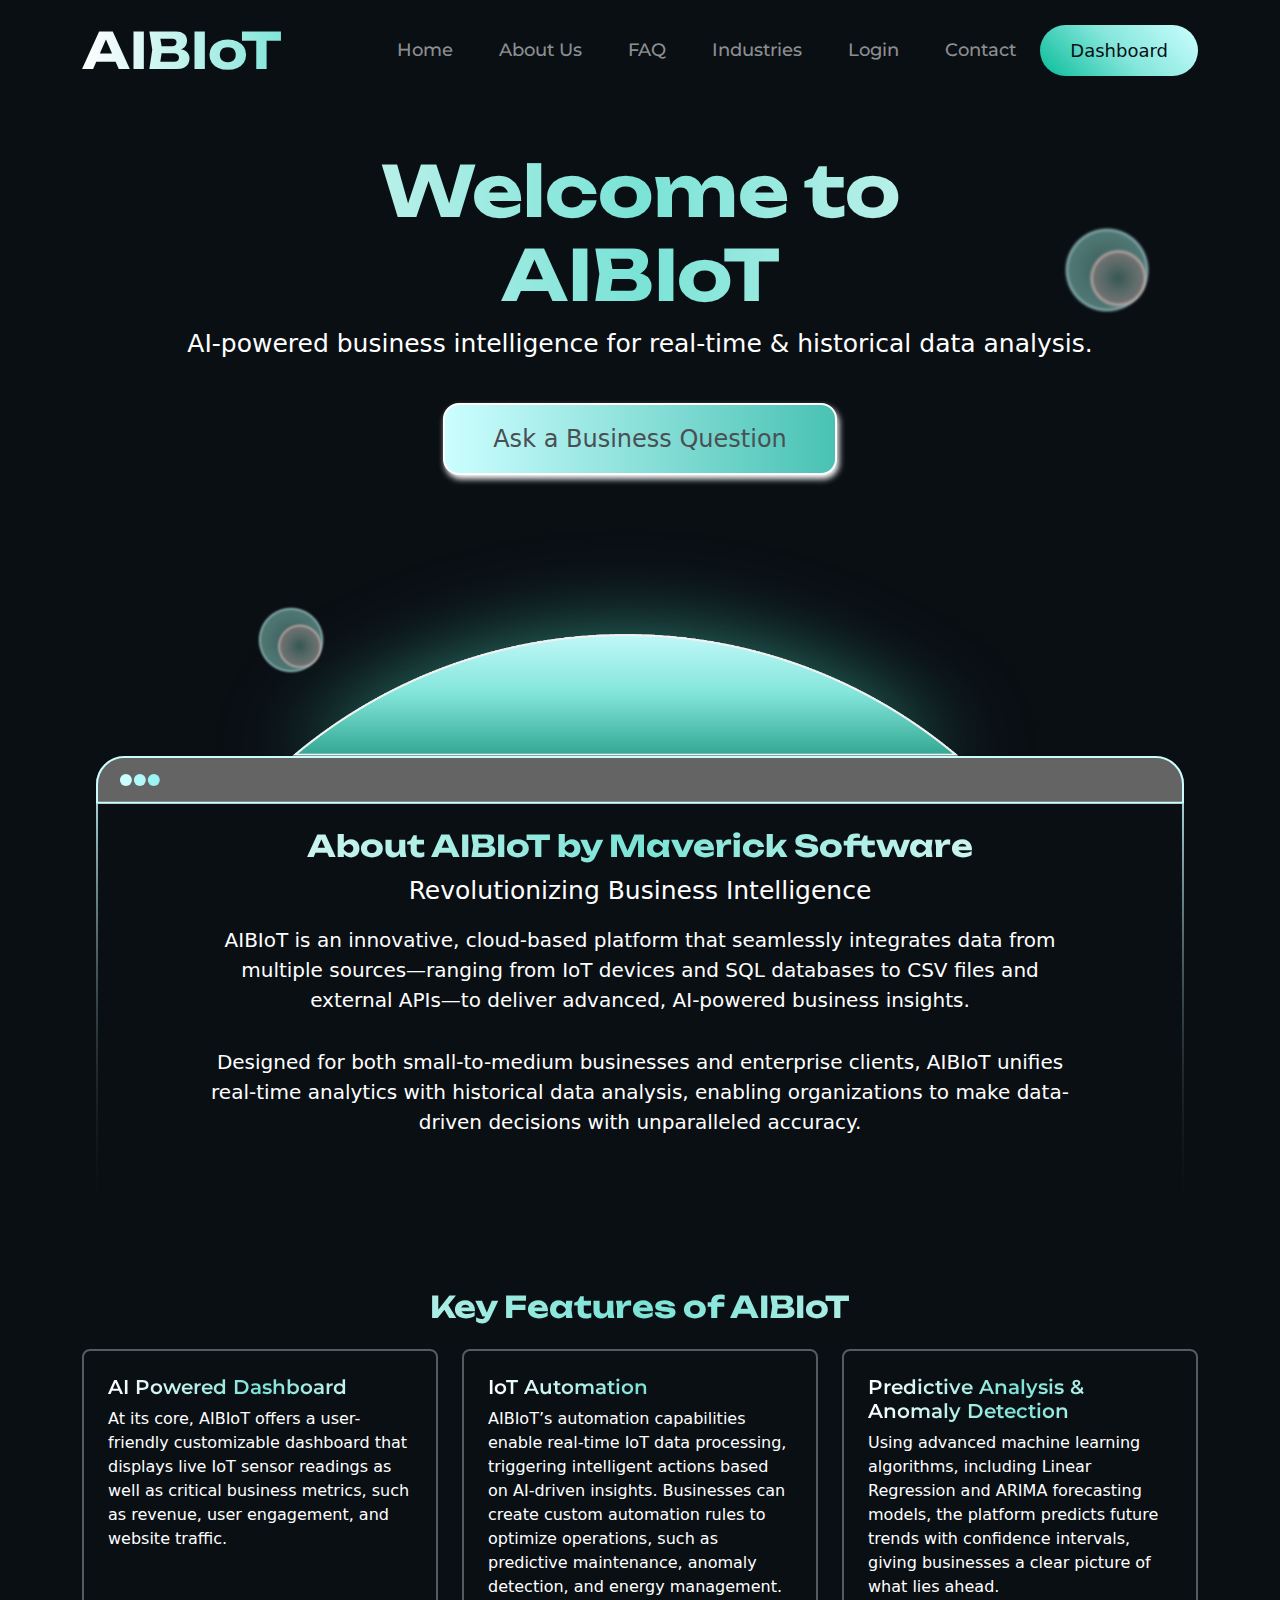
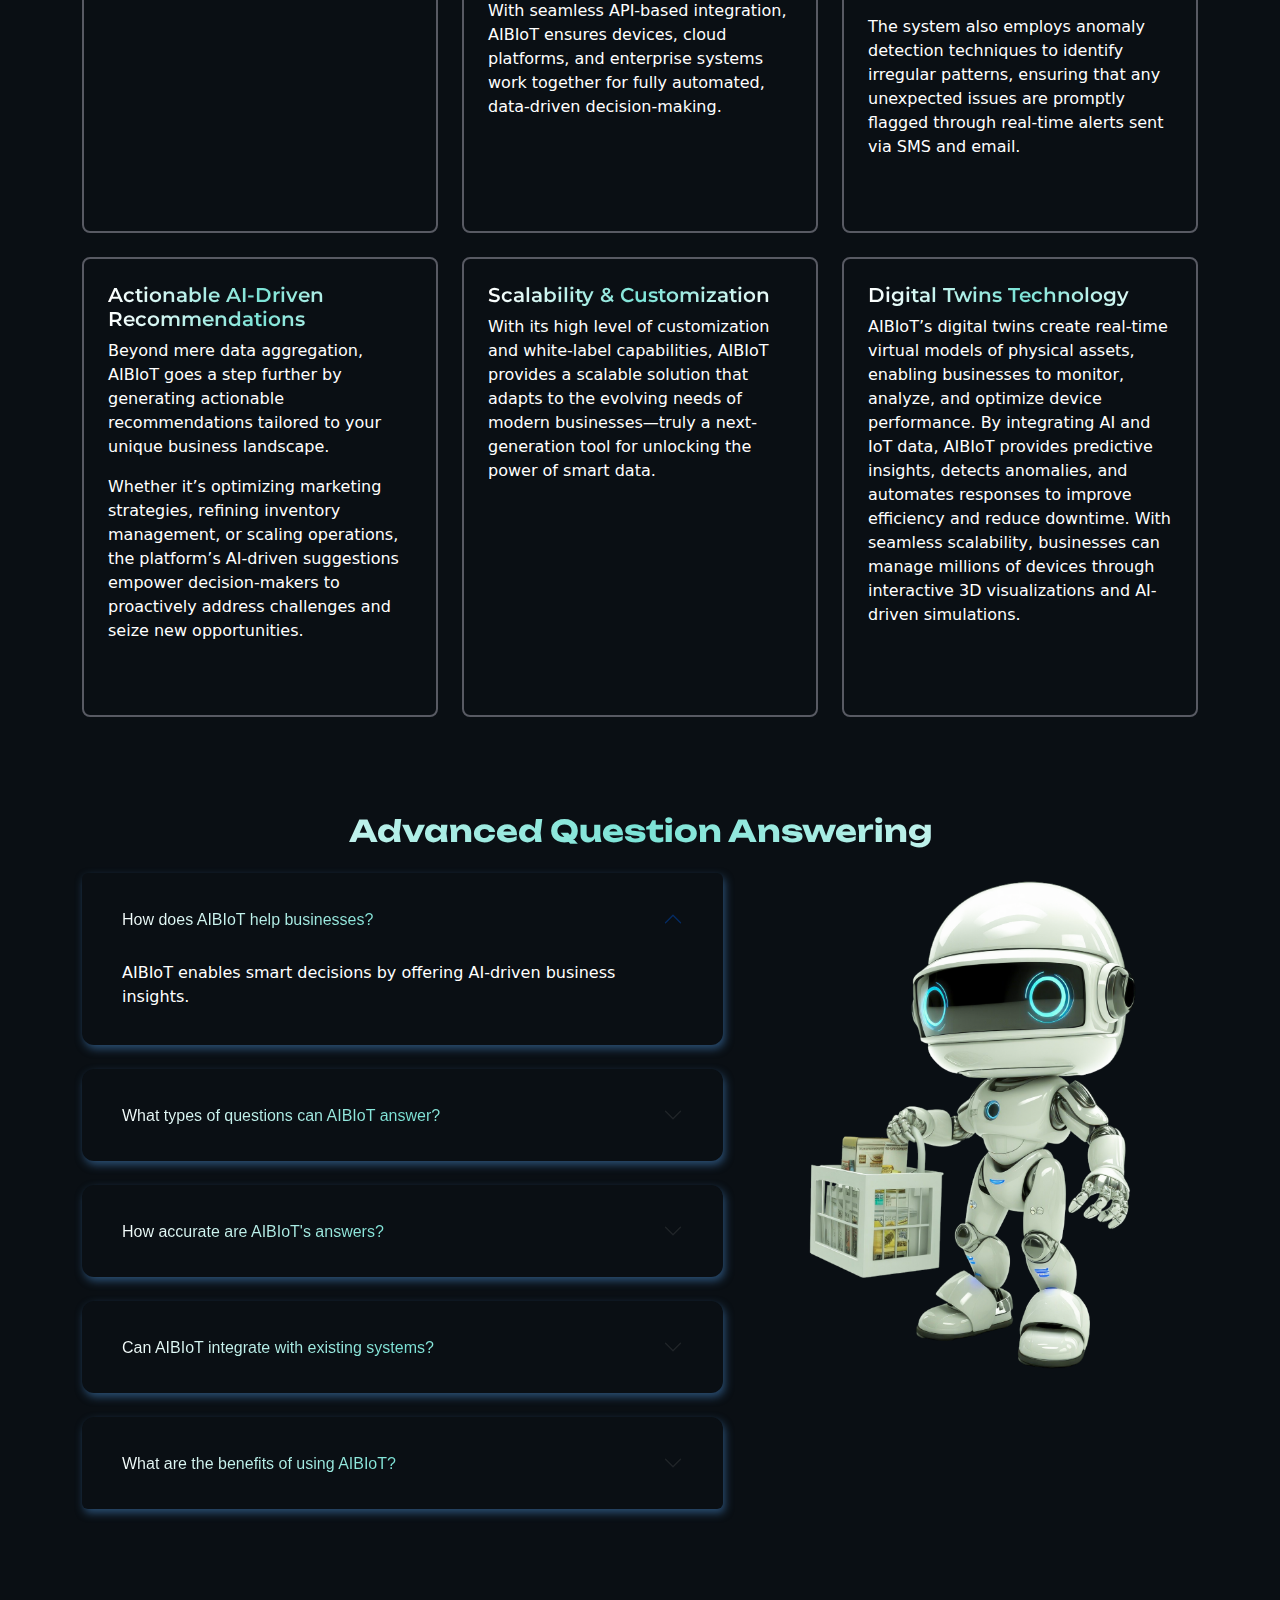
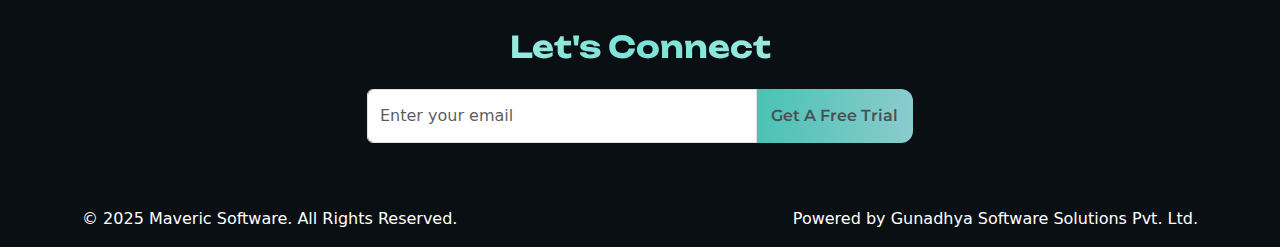
==== index.html @ 6c1c99d0 "content updated" ====
<!DOCTYPE html>
<html lang="en">
  <head>
    <meta charset="UTF-8" />
    <meta name="viewport" content="width=device-width, initial-scale=1.0" />
    <title>AIBIoT - AI-Powered Business Intelligence</title>
    <link rel="stylesheet" href="./css/home.css" />
    <link
      href="https://cdn.jsdelivr.net/npm/bootstrap@5.3.0/dist/css/bootstrap.min.css"
      rel="stylesheet"
    />
    <!-- <link
      href="https://fonts.googleapis.com/css2?family=Montserrat:ital,wght@0,100..900;1,100..900&display=swap"
      rel="stylesheet"
    /> -->
    <link
      href="https://fonts.googleapis.com/css2?family=Montserrat:ital,wght@0,100..900;1,100..900&family=Red+Hat+Text:ital,wght@0,300..700;1,300..700&family=Unbounded:wght@200..900&display=swap"
      rel="stylesheet"
    />
  </head>
  <body>
    <!-- nav -->
    <nav class="navbar navbar-expand-lg navbar-dark">
      <div class="container">
        <a class="navbar-brand logo" href="index.html">AIBIoT</a>
        <button
          class="navbar-toggler"
          type="button"
          data-bs-toggle="collapse"
          data-bs-target="#navbarNav"
        >
          <span class="navbar-toggler-icon"></span>
        </button>
        <div class="collapse navbar-collapse" id="navbarNav">
          <ul class="navbar-nav ms-auto">
            <li class="nav-item">
              <a class="nav-link" href="index.html">Home</a>
            </li>
            <li class="nav-item">
              <a class="nav-link" href="about.html">About Us</a>
            </li>

            
            <li class="nav-item">
              <a class="nav-link" href="#faq">FAQ</a>
            </li>
            <li class="nav-item">
              <a class="nav-link" href="industry.html">Industries</a>
            </li>
            <li class="nav-item">
              <a class="nav-link" href="login.html">Login</a>
            </li>
            <li class="nav-item">
              <a class="nav-link" href="#contact">Contact</a>
            </li>
          </ul>
          <a
            href="dashboard.html"
            class="gradient-button text-decoration-none ms-3"
            >Dashboard</a
          >
        </div>
      </div>
    </nav>

    <!-- nav end -->

    <!-- Hero Section -->
    <section class="hero text-center text-white pt-5">
      <div class="container">
        <h1 class="heroTitle">Welcome to <span>AIBIoT</span></h1>
        <p class="lead">
          AI-powered business intelligence for real-time & historical data
          analysis.
        </p>
        <a href="ask.html" class="cta btn btn-primary mt-4"
          >Ask a Business Question</a
        >
        <div class="heroImg mt-4">
          <img src="./images/hero.png" alt="hero image" class="img-fluid" />
        </div>
      </div>
      <div class="bubble1"></div>
      <div class="bubble2"></div>
    </section>

    <!-- About Section -->
    <section id="about" class="about text-white py-5">
      <div class="container text-center p-4">
        <h2 class="heroTitleSm">About AIBIoT by Maverick Software</h2>
        <p class="lead">Revolutionizing Business Intelligence</p>
        <p class="paraTextSm">
          AIBIoT is an innovative, cloud-based platform that seamlessly integrates data from multiple sources—ranging from IoT devices and SQL databases to CSV files and external APIs—to deliver advanced, AI-powered business insights.
        </p>
        <p class="paraTextSm">
          Designed for both small-to-medium businesses and enterprise clients, AIBIoT unifies real-time analytics with historical data analysis, enabling organizations to make data-driven decisions with unparalleled accuracy.
        </p>
      </div>
    </section>

    <!-- Features Section -->
    <section id="features" class="features py-5">
      <div class="container">
        <h2 class="text-center heroTitleSm mb-4">Key Features of AIBIoT</h2>
        <div class="row g-4">
          <div class="col-sm-12 col-md-6 col-lg-4">
            <div class="feature-card h-100 p-4">
              <h3 class="headerText">AI Powered Dashboard</h3>
              <p class="featureContent">
                At its core, AIBIoT offers a user-friendly customizable dashboard that displays live IoT sensor readings as well as critical business metrics, such as revenue, user engagement, and website traffic.
              </p>
            </div>
          </div>
          <div class="col-sm-12 col-md-6 col-lg-4">
            <div class="feature-card h-100 p-4">
              <h3 class="headerText">IoT Automation</h3>
              <p class="featureContent">
                AIBIoT’s automation capabilities enable real-time IoT data processing, triggering intelligent actions based on AI-driven insights. Businesses can create custom automation rules to optimize operations, such as predictive maintenance, anomaly detection, and energy management. With seamless API-based integration, AIBIoT ensures devices, cloud platforms, and enterprise systems work together for fully automated, data-driven decision-making.
              </p>
            </div>
          </div>
          <div class="col-sm-12 col-md-6 col-lg-4">
            <div class="feature-card h-100 p-4">
              <h3 class="headerText">
                Predictive Analysis & Anomaly Detection
              </h3>
              <p class="featureContent">
                Using advanced machine learning algorithms, including Linear Regression and ARIMA forecasting models, the platform predicts future trends with confidence intervals, giving businesses a clear picture of what lies ahead.
              </p>
              <p class="featureContent">
                The system also employs anomaly detection techniques to identify irregular patterns, ensuring that any unexpected issues are promptly flagged through real-time alerts sent via SMS and email.
              </p>
            </div>
          </div>
          <div class="col-sm-12 col-md-6 col-lg-4">
            <div class="feature-card h-100 p-4">
              <h3 class="headerText">Actionable AI-Driven Recommendations</h3>
              <p class="featureContent">
                Beyond mere data aggregation, AIBIoT goes a step further by generating actionable recommendations tailored to your unique business landscape.
              </p>
              <p class="featureContent">
                Whether it’s optimizing marketing strategies, refining inventory management, or scaling operations, the platform’s AI-driven suggestions empower decision-makers to proactively address challenges and seize new opportunities.
              </p>
            </div>
          </div>
          <div class="col-sm-12 col-md-6 col-lg-4">
            <div class="feature-card h-100 p-4">
              <h3 class="headerText">Scalability & Customization</h3>
              <p class="featureContent">
                With its high level of customization and white-label capabilities, AIBIoT provides a scalable solution that adapts to the evolving needs of modern businesses—truly a next-generation tool for unlocking the power of smart data.
              </p>
            </div>
          </div>
          <div class="col-sm-12 col-md-6 col-lg-4">
            <div class="feature-card h-100 p-4">
              <h3 class="headerText">Digital Twins Technology</h3>
              <p class="featureContent">
                AIBIoT’s digital twins create real-time virtual models of physical assets, enabling businesses to monitor, analyze, and optimize device performance. By integrating AI and IoT data, AIBIoT provides predictive insights, detects anomalies, and automates responses to improve efficiency and reduce downtime. With seamless scalability, businesses can manage millions of devices through interactive 3D visualizations and AI-driven simulations.
              </p>
            </div>
          </div>
        </div>
      </div>
    </section>

    <!-- FAQ Section -->
    <section id="faq" class="faq text-white py-5">
      <div class="container">
        <h2 class="text-center mb-4 heroTitleSm">
          Advanced Question Answering
        </h2>
        <div class="row">
          <div class="col-md-7">
            <div class="accordion" id="faqAccordion">
              <div class="accordion-item mb-4">
                <h2 class="accordion-header" id="heading1">
                  <button class="accordion-button" type="button" data-bs-toggle="collapse" data-bs-target="#collapse1" aria-expanded="true" aria-controls="collapse1">
                    How does AIBIoT help businesses?
                  </button>
                </h2>
                <div id="collapse1" class="accordion-collapse collapse show" aria-labelledby="heading1" data-bs-parent="#faqAccordion">
                  <div class="accordion-body">
                    AIBIoT enables smart decisions by offering AI-driven business insights.
                  </div>
                </div>
              </div>
        
              <div class="accordion-item mb-4">
                <h2 class="accordion-header" id="heading2">
                  <button class="accordion-button collapsed" type="button" data-bs-toggle="collapse" data-bs-target="#collapse2" aria-expanded="false" aria-controls="collapse2">
                    What types of questions can AIBIoT answer?
                  </button>
                </h2>
                <div id="collapse2" class="accordion-collapse collapse" aria-labelledby="heading2" data-bs-parent="#faqAccordion">
                  <div class="accordion-body">
                    It can address a range of business inquiries from operational to strategic.
                  </div>
                </div>
              </div>
        
              <div class="accordion-item mb-4">
                <h2 class="accordion-header" id="heading3">
                  <button class="accordion-button collapsed" type="button" data-bs-toggle="collapse" data-bs-target="#collapse3" aria-expanded="false" aria-controls="collapse3">
                    How accurate are AIBIoT's answers?
                  </button>
                </h2>
                <div id="collapse3" class="accordion-collapse collapse" aria-labelledby="heading3" data-bs-parent="#faqAccordion">
                  <div class="accordion-body">
                    AIBIoT leverages cutting-edge AI for highly accurate and reliable responses.
                  </div>
                </div>
              </div>
        
              <div class="accordion-item mb-4">
                <h2 class="accordion-header" id="heading4">
                  <button class="accordion-button collapsed" type="button" data-bs-toggle="collapse" data-bs-target="#collapse4" aria-expanded="false" aria-controls="collapse4">
                    Can AIBIoT integrate with existing systems?
                  </button>
                </h2>
                <div id="collapse4" class="accordion-collapse collapse" aria-labelledby="heading4" data-bs-parent="#faqAccordion">
                  <div class="accordion-body">
                    Yes, it seamlessly integrates with existing databases and IoT platforms.
                  </div>
                </div>
              </div>
        
              <div class="accordion-item mb-4">
                <h2 class="accordion-header" id="heading5">
                  <button class="accordion-button collapsed" type="button" data-bs-toggle="collapse" data-bs-target="#collapse5" aria-expanded="false" aria-controls="collapse5">
                    What are the benefits of using AIBIoT?
                  </button>
                </h2>
                <div id="collapse5" class="accordion-collapse collapse" aria-labelledby="heading5" data-bs-parent="#faqAccordion">
                  <div class="accordion-body">
                    It improves efficiency, predicts issues, and provides actionable insights.
                  </div>
                </div>
              </div>
        
            </div>
          </div>
          
            <div class="col-md-5 text-center mt-4 mt-md-0">
              <img src="./images/robot.png" alt="robot" class="img-fluid w-75" />
            </div>
        </div>
        
        </div>
      </div>
    </section>

    <!-- Contact Section -->
    <section id="contact" class="contact py-5">
      <div class="container text-center">
        <h2 class="heroTitleSm">Let's Connect</h2>
        <div class="row justify-content-center mt-4">
          <div class="col-md-6">
            <div class="input-group">
              <input
                type="email"
                class="form-control"
                placeholder="Enter your email"
              />
              <button class="ctaSm">Get A Free Trial</button>
            </div>
          </div>
        </div>
      </div>
    </section>

    <footer class="text-white py-3">
      <div class="container">
          <div class="row align-items-center">
              <div class="col-md-6 text-center text-md-start">
                  <p class="mb-0">&copy; 2025 Maveric Software. All Rights Reserved.</p>
              </div>
              <div class="col-md-6 text-center text-md-end">
                  <span>Powered by </span>
                  <a
                      href="https://www.gunadhyasoft.com"
                      target="_blank"
                      rel="noopener noreferrer"
                      class="text-decoration-none text-white"
                  >
                      Gunadhya Software Solutions Pvt. Ltd.
                  </a>
              </div>
          </div>
      </div>
  </footer>

    <script src="https://cdn.jsdelivr.net/npm/bootstrap@5.3.0/dist/js/bootstrap.bundle.min.js"></script>

    <script>
      var text=document.getElementsByClassName('paraTextSm')
      
    </script>
  </body>
</html>
---- css/home.css ----
@font-face {
  font-family: "Unbounded";
  src: url("font/Unbounded/Unbounded-Bold.ttf") format("truetype"),
    url("font/Unbounded/Unbounded-Medium.ttf") format("truetype"),
    url("font/Unbounded/Unbounded-Regular.ttf") format("truetype");
  font-weight: normal;
  font-style: normal;
}
body {
  background-color: #0a0f14 !important;
  font-family: "Montserrat";
}

/* nav */
.logo {
  opacity: 1;
  background-clip: text !important;
  -webkit-background-clip: text !important;
  color: transparent !important;
  background-image: linear-gradient(to right, #ffffff, #82e5d9) !important;

  font-size: 50px !important;
  font-weight: bold !important;
  font-family: "Unbounded";
}
.navbar-nav {
  column-gap: 30px !important;
}
.nav-link {
  font-size: 18px !important;
  font-family: "Montserrat";
  font-weight: 500 !important;
}

@media only screen and (max-width: 600px) {
  .logo {
    font-size: 35px !important;
  }
}

.heroTitle,
.heroTitleSm {
  font-size: 70px;
  font-weight: bold;
  background-clip: text;
  -webkit-background-clip: text;
  color: transparent;
  background-image: linear-gradient(to right, #ffffff, #7ae3d6, #ffffff);
  display: flex;
  flex-direction: column;
  align-items: center;
  text-align: center;
  font-family: "Unbounded";
  /* margin-left: 400px; */
}
.heroTitleSm {
  font-size: 30px;
}
.paraText {
  font-size: 35px !important;
  /* font-family: "Montserrat"; */
  width: 70%;
  text-align: center;
  margin: 0 auto;
  font-weight: 400 !important;
}

.cta {
  background-image: linear-gradient(to right, #ccfeff, #49c2b4);
  padding: 16px 48px !important;
  border: 2px solid #fff !important;
  cursor: pointer !important;
  font-size: 24px !important;
  border-radius: 16px !important;
  color: #4b4f53 !important;
  box-shadow: 2px 4px 6px #ffffff;
  margin: 20px 0px;
}
.ctaSm {
  background-image: linear-gradient(to left, #8acccd, #49c2b4);
  border: none !important;
  color: #4b4f53;
  font-weight: 600 !important;
  font-family: "Montserrat";
  padding: 15px !important;
  border-radius: 12px;
}
.form-control:focus {
  box-shadow: none !important;
}
.bubble1 {
  background-image: url(../images/bubble1.png);
  width: 90px;
  height: 90px;
  /* filter: blur(2px); */
  background-size: contain;
  position: absolute;
  right: 10%;
  top: 25%;
  animation: pulse 2s infinite ease-in-out;
}
@keyframes pulse {
  0% {
    transform: rotate(90deg);
    opacity: 0.8;
  }
  50% {
    transform: rotate(360deg);
    opacity: 1;
  }
  100% {
    transform: rotate(90deg);
    opacity: 0.8;
  }
}
.bubble2 {
  background-image: url(../images/bubble1.png);
  width: 70px;
  height: 70px;
  /* filter: blur(2px); */
  background-size: contain;
  position: absolute;
  left: 20%;
  bottom: 25%;
  z-index: -1;
  animation: pulse 2s infinite ease-in-out;
}
.heroImg img {
  width: 80%;
  /* animation: pulse 2s infinite ease-in-out; */
}
/* about */
.about {
  background-image: url(../images/about.svg);
  background-repeat: no-repeat;
  width: 100%;
  height: 100%;
  /* background-size: cover; */
  background-position-x: center;
  background-size: 85%;
}
.lead {
  /* font-family: "Montserrat"; */
  font-size: 25px !important;
  text-align: center;
}
.paraTextSm {
  font-size: 20px !important;
  width: 80%;
  text-align: center;
  margin: 0 auto;
  margin-bottom: 2rem;
  font-weight: 400;
}

.headerText {
  font-family: "Montserrat";
  background-image: linear-gradient(to right, #ffffff, #7ae3d6, #ffffff);
  background-clip: text;
  -webkit-background-clip: text;
  color: transparent;
  font-size: 20px !important;
  font-weight: 600;
}
.featureContent {
  color: #fff;
  /* font-family: "Montserrat"; */
  /* letter-spacing: 1px; */
}
.feature-card {
  border: 2px solid #585a63;
  border-radius: 8px;
  height: 200px;
  margin-bottom: 2rem;
}
.gradient-button {
  padding: 12px 30px !important;
  font-size: 18px;
  color: #0a0f14 !important;
  border: none !important;
  border-radius: 60px !important;
  cursor: pointer;
  background: linear-gradient(45deg, #08bc99, #84e6db, #ccfeff);
  transition: all 0.6s ease;
}

/* .gradient-button:hover {
    transform: scale(1.1);
  } */

/* faq */

.accordion-item {
  padding: 20px;
  background-color: #0a0f14 !important;
  border-radius: 12px;
  box-shadow: 2px 4px 8px #2a4e72;
  color: #fff !important;
  /* font-family: "Unbounded", sans-serif; */
  margin: 0;
  font-weight: 400;
  margin-bottom: 2rem;
  border: 0 !important;
}
.accordion-button {
  font-family: "Unbounded", sans-serif !important;
}
.accordion-item button {
  background-color: #0a0f14 !important;
  background-image: linear-gradient(to right, #ffffff, #7ae3d6, #ffffff);
  background-clip: text;
  -webkit-background-clip: text;
  color: transparent;
  border-radius: 20px;
}
.accordion-item .accordion-body {
  /* font-family: "Montserrat" !important; */
  font-weight: 400;
}

.accordion-button:focus {
  box-shadow: unset !important;
  background-image: linear-gradient(to right, #ffffff, #7ae3d6, #ffffff);
  background-clip: text;
  -webkit-background-clip: text;
  color: transparent;
}
.accordion-button:not(.collapsed) {
  background-image: linear-gradient(to right, #ffffff, #7ae3d6, #ffffff);
  background-clip: text;
  -webkit-background-clip: text;
  color: transparent !important;
  box-shadow: none !important;
}
.gradient-button {
  padding: 12px 30px !important;
  font-size: 18px;
  color: #0a0f14 !important;
  border: none !important;
  border-radius: 60px !important;
  cursor: pointer;
  background: linear-gradient(45deg, #08bc99, #84e6db, #ccfeff);
  transition: all 0.6s ease;
}
/* input */
.inputfield {
  background-color: transparent !important;
  color: #fff !important ;
  padding: 10px 10px !important;
  font-size: 18px !important;
  font-family: "Montserrat", sans-serif !important;
}
.inputfield:focus {
  background-color: transparent;
  border-color: aqua !important;
}
.inputfield::placeholder {
  color: #cdcdcd !important;
}
@media only screen and (max-width: 600px) {
  .heroTitle {
    font-size: 30px;
  }
  .heroTitleSm {
    font-size: 25px;
  }
  .paraText {
    font-size: 22px !important;
  }
  .bubble1,
  .bubble2 {
    display: none;
  }
  .cta {
    padding: 10px 20px !important;
    border: 2px solid #fff !important;
    cursor: pointer !important;
    font-size: 15px !important;
    border-radius: 16px !important;
    color: #4b4f53 !important;
    box-shadow: 2px 2px 5px #ffffff;
  }
}
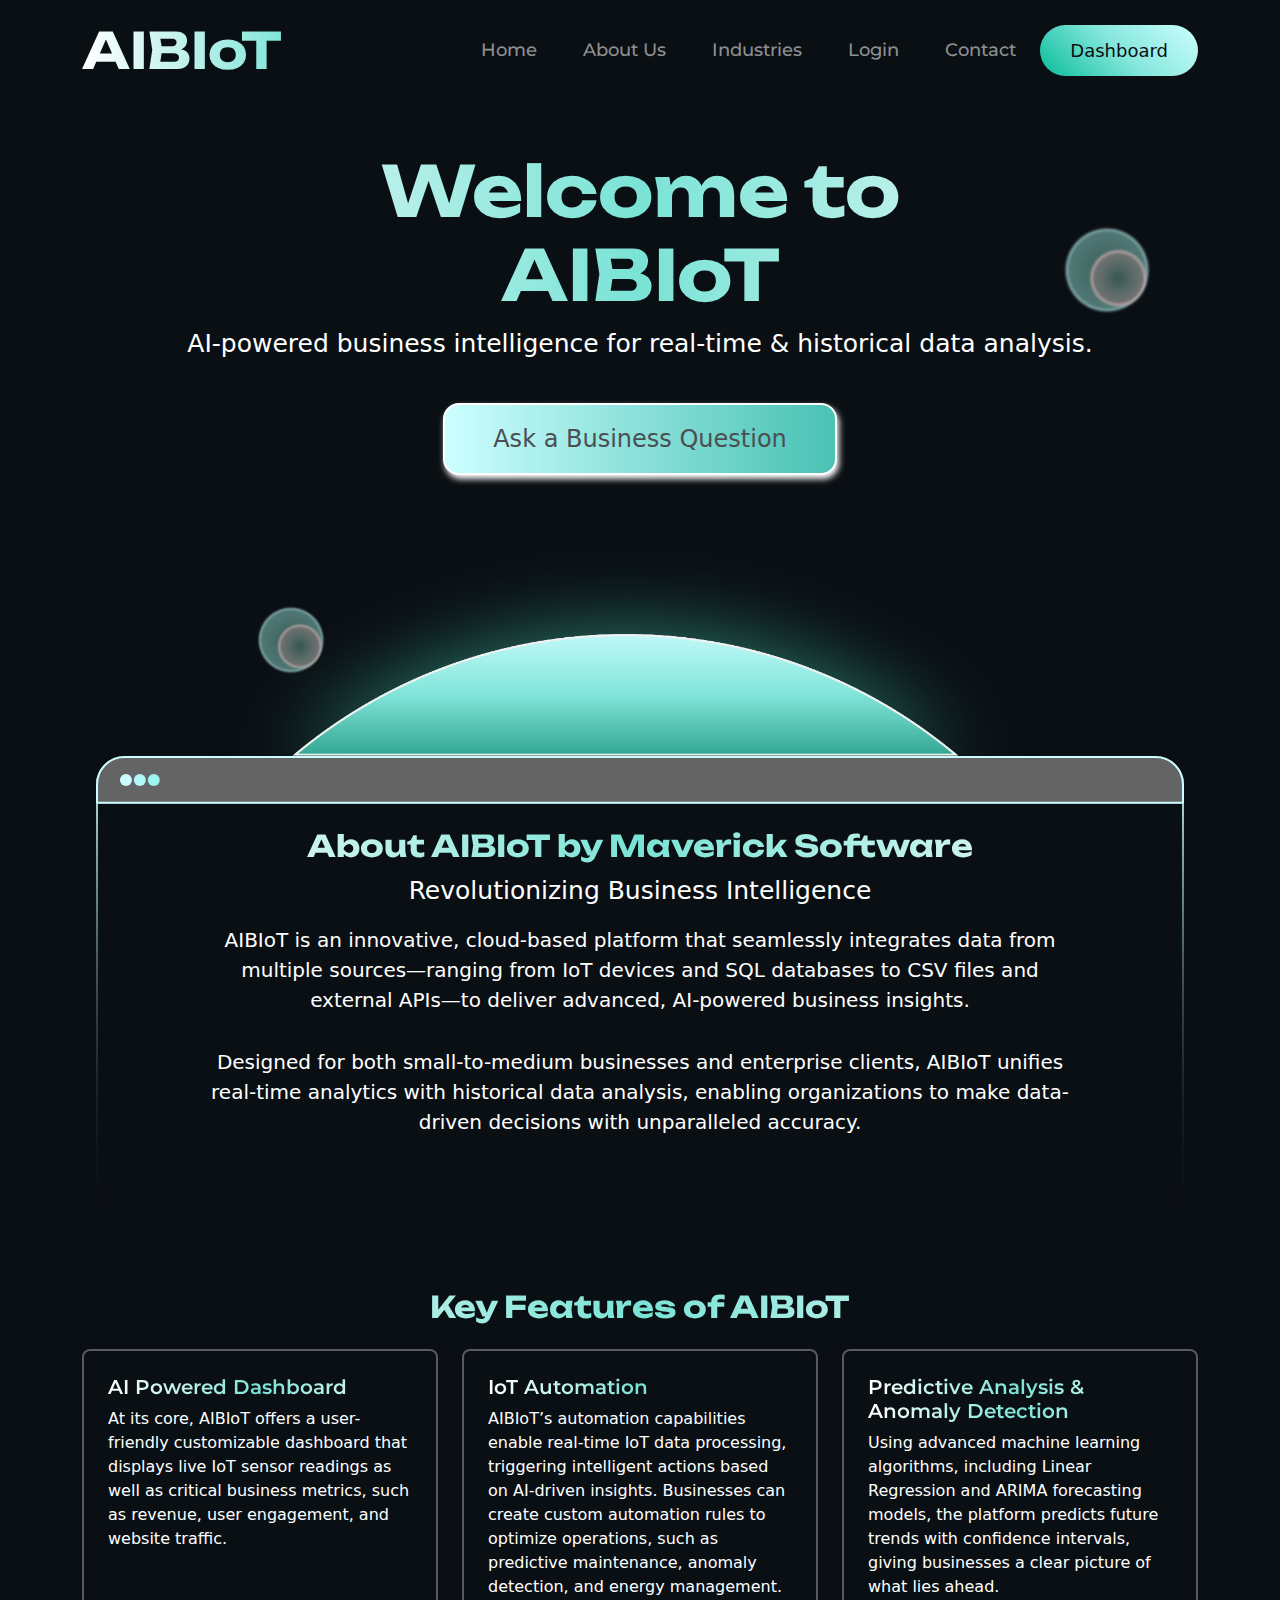
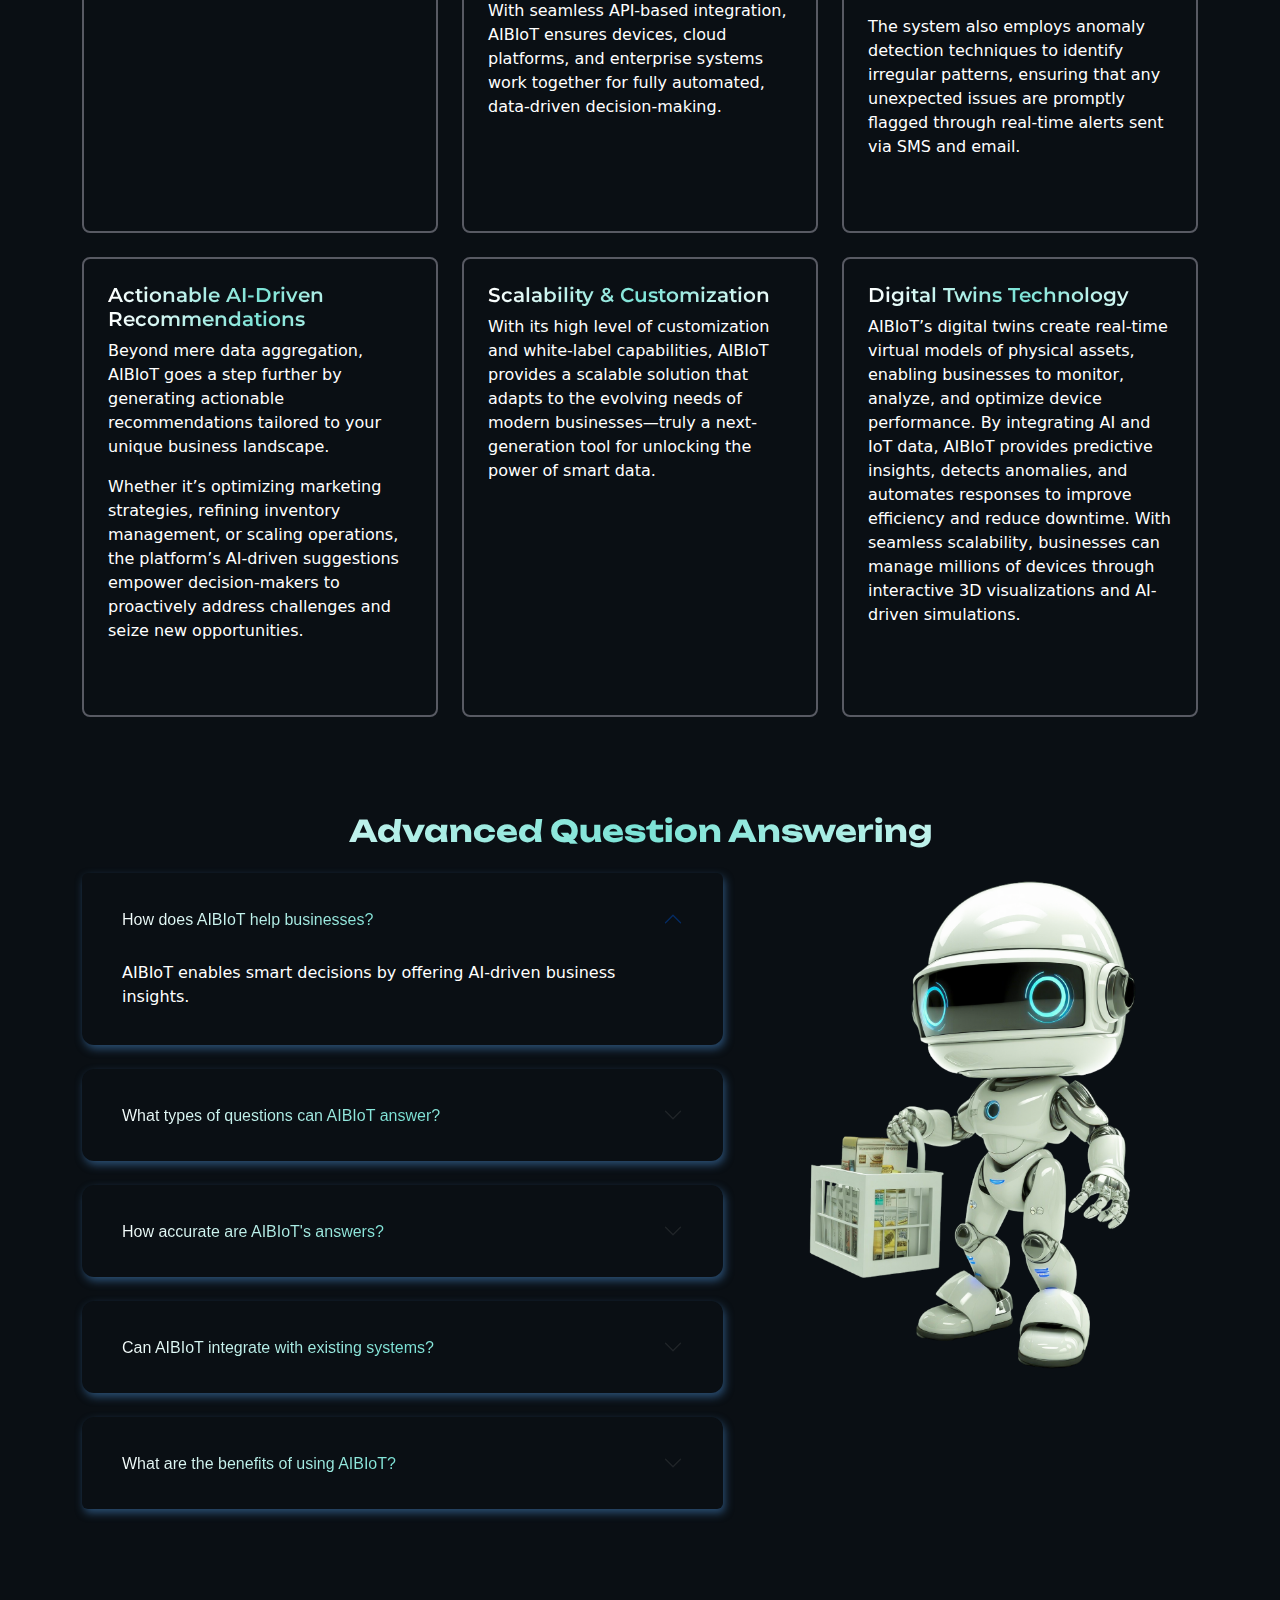
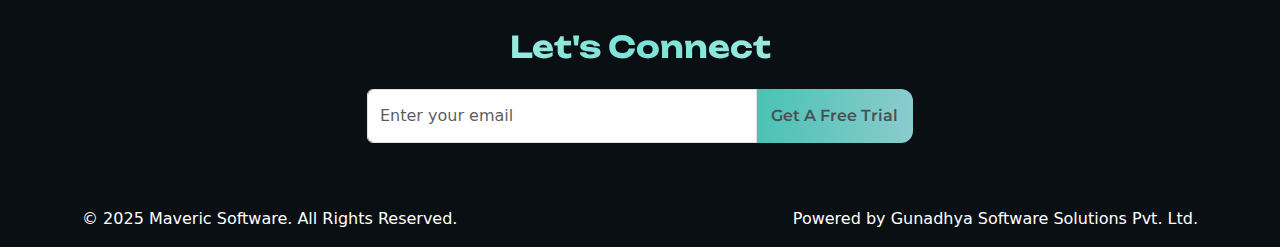
==== commit 5220b847: "nav updated" ====
--- a/index.html
+++ b/index.html
@@ -41,9 +41,7 @@
             </li>
 
             
-            <li class="nav-item">
-              <a class="nav-link" href="#faq">FAQ</a>
-            </li>
+           
             <li class="nav-item">
               <a class="nav-link" href="industry.html">Industries</a>
             </li>
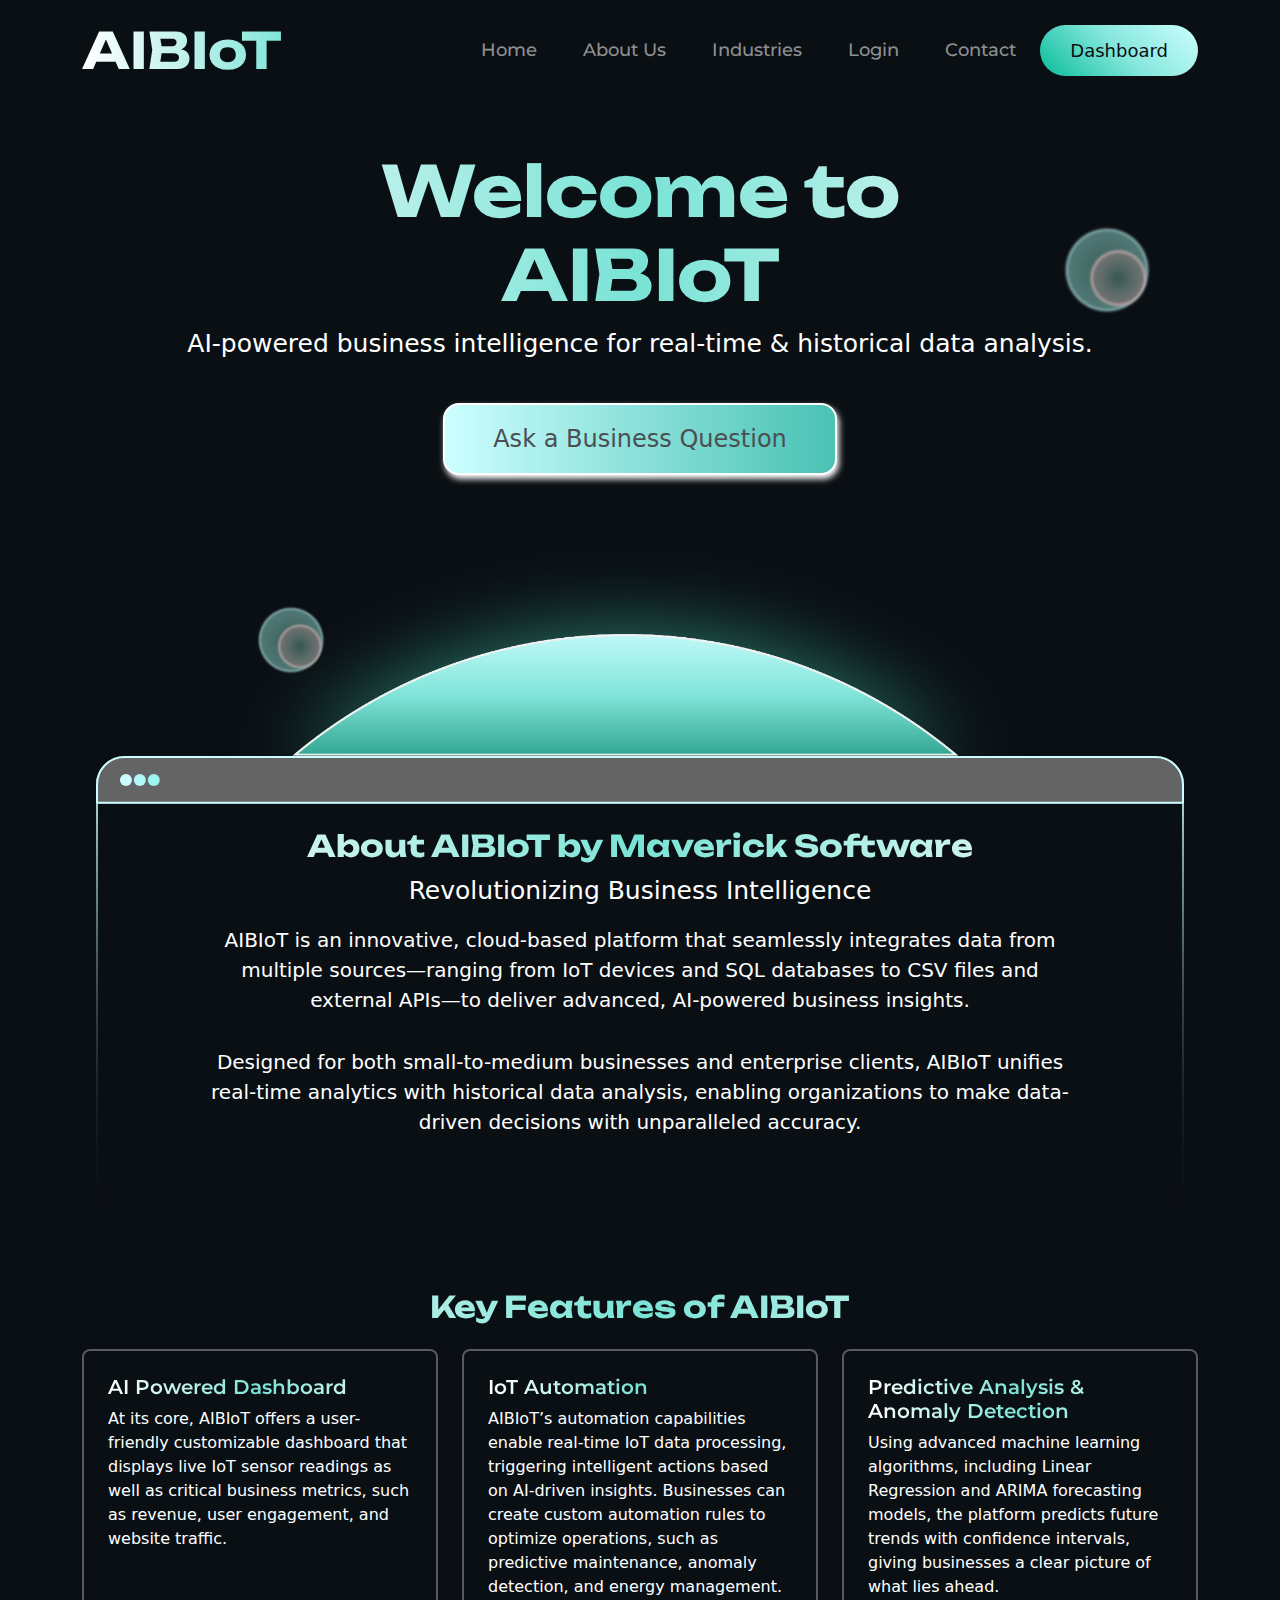
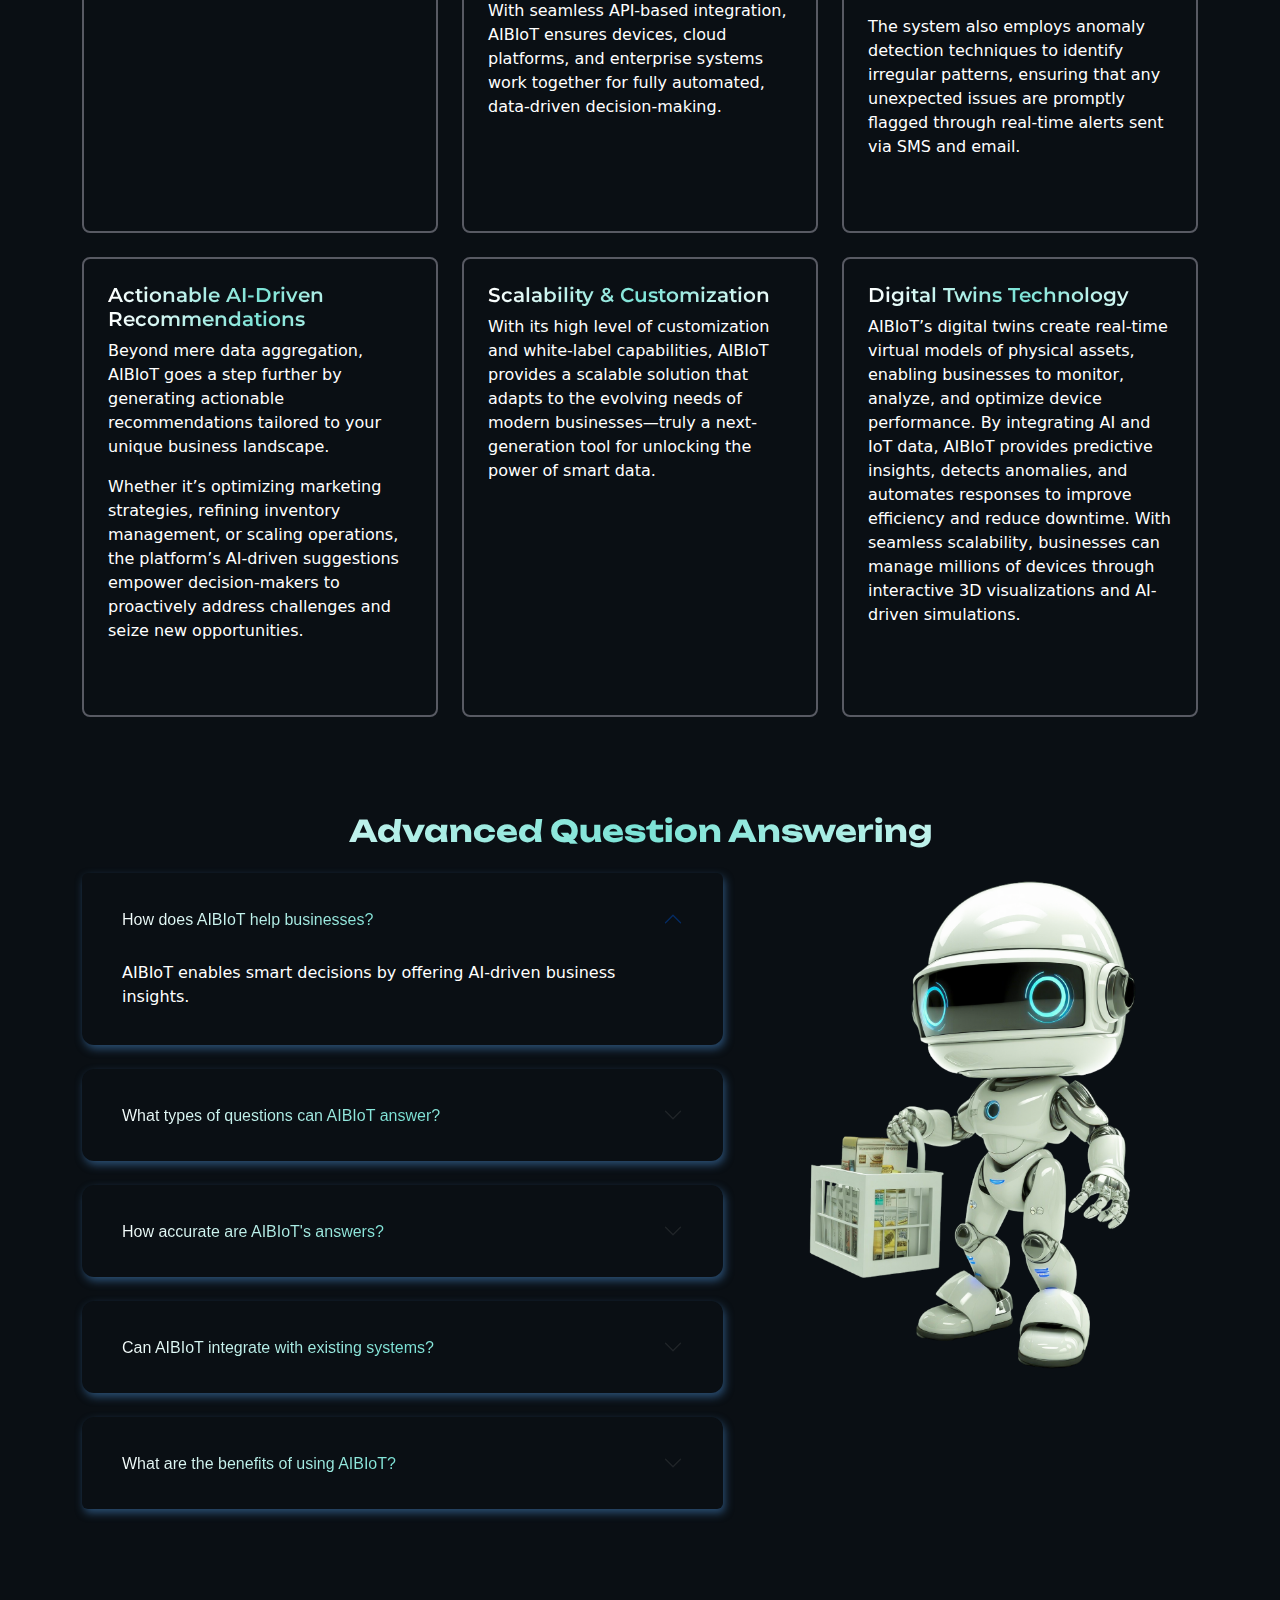
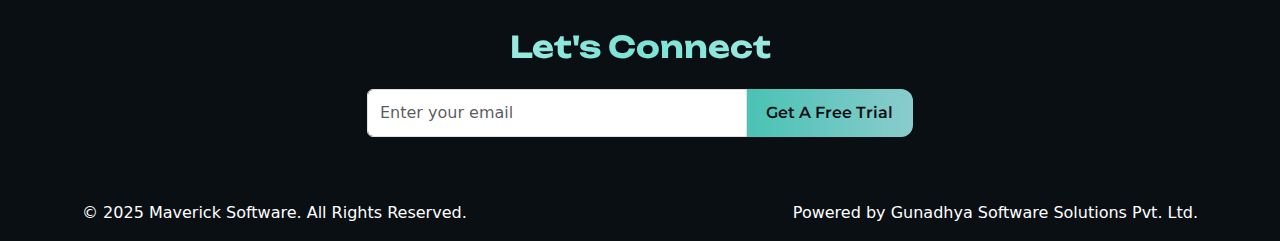
==== commit 8a4bb82f: "Update index.html" ====
--- a/index.html
+++ b/index.html
@@ -32,7 +32,7 @@
           <span class="navbar-toggler-icon"></span>
         </button>
         <div class="collapse navbar-collapse" id="navbarNav">
-          <ul class="navbar-nav ms-auto">
+          <ul class="navbar-nav ms-auto mbSm-4">
             <li class="nav-item">
               <a class="nav-link" href="index.html">Home</a>
             </li>
@@ -270,7 +270,7 @@
       <div class="container">
           <div class="row align-items-center">
               <div class="col-md-6 text-center text-md-start">
-                  <p class="mb-0">&copy; 2025 Maveric Software. All Rights Reserved.</p>
+                  <p class="mb-0">&copy; 2025 Maverick Software. All Rights Reserved.</p>
               </div>
               <div class="col-md-6 text-center text-md-end">
                   <span>Powered by </span>
@@ -288,10 +288,5 @@
   </footer>
 
     <script src="https://cdn.jsdelivr.net/npm/bootstrap@5.3.0/dist/js/bootstrap.bundle.min.js"></script>
-
-    <script>
-      var text=document.getElementsByClassName('paraTextSm')
-      
-    </script>
   </body>
 </html>
--- a/css/home.css
+++ b/css/home.css
@@ -232,16 +232,7 @@
   color: transparent !important;
   box-shadow: none !important;
 }
-.gradient-button {
-  padding: 12px 30px !important;
-  font-size: 18px;
-  color: #0a0f14 !important;
-  border: none !important;
-  border-radius: 60px !important;
-  cursor: pointer;
-  background: linear-gradient(45deg, #08bc99, #84e6db, #ccfeff);
-  transition: all 0.6s ease;
-}
+
 /* input */
 .inputfield {
   background-color: transparent !important;
@@ -271,6 +262,7 @@
   .bubble2 {
     display: none;
   }
+
   .cta {
     padding: 10px 20px !important;
     border: 2px solid #fff !important;
@@ -280,4 +272,52 @@
     color: #4b4f53 !important;
     box-shadow: 2px 2px 5px #ffffff;
   }
-}
+  .paraTextSm {
+    width: 100%;
+  }
+  .mbSm-4 {
+    margin-bottom: 1.5rem !important;
+  }
+}
+@media (min-width: 768px) { /* Only apply to desktop screens */
+    .anomaly-title {
+        text-align: center;
+        display: block;
+    }
+}
+.text-muted {
+    color: #b0b0b0 !important; /* Ensures muted text is visible */
+}
+
+.text-white {
+    color: white !important; /* Forces text to be fully visible */
+}
+
+.ctaSm {
+    background-image: linear-gradient(to left, #8acccd, #49c2b4);
+    border: none !important;
+    color: #0a0f14; /* Dark text for contrast */
+    font-weight: 600 !important;
+    font-family: "Montserrat";
+    padding: 12px 20px !important;
+    border-radius: 12px;
+    cursor: pointer;
+    transition: all 0.3s ease-in-out;
+}
+
+.ctaSm:hover {
+    transform: scale(1.05);
+}
+
+.img-fluid {
+    max-width: 100%;
+    height: auto;
+    display: block;
+    margin: 0 auto;
+}
+
+@media (max-width: 768px) { 
+    .text-center .col-md-6 {
+        text-align: center;
+    }
+}
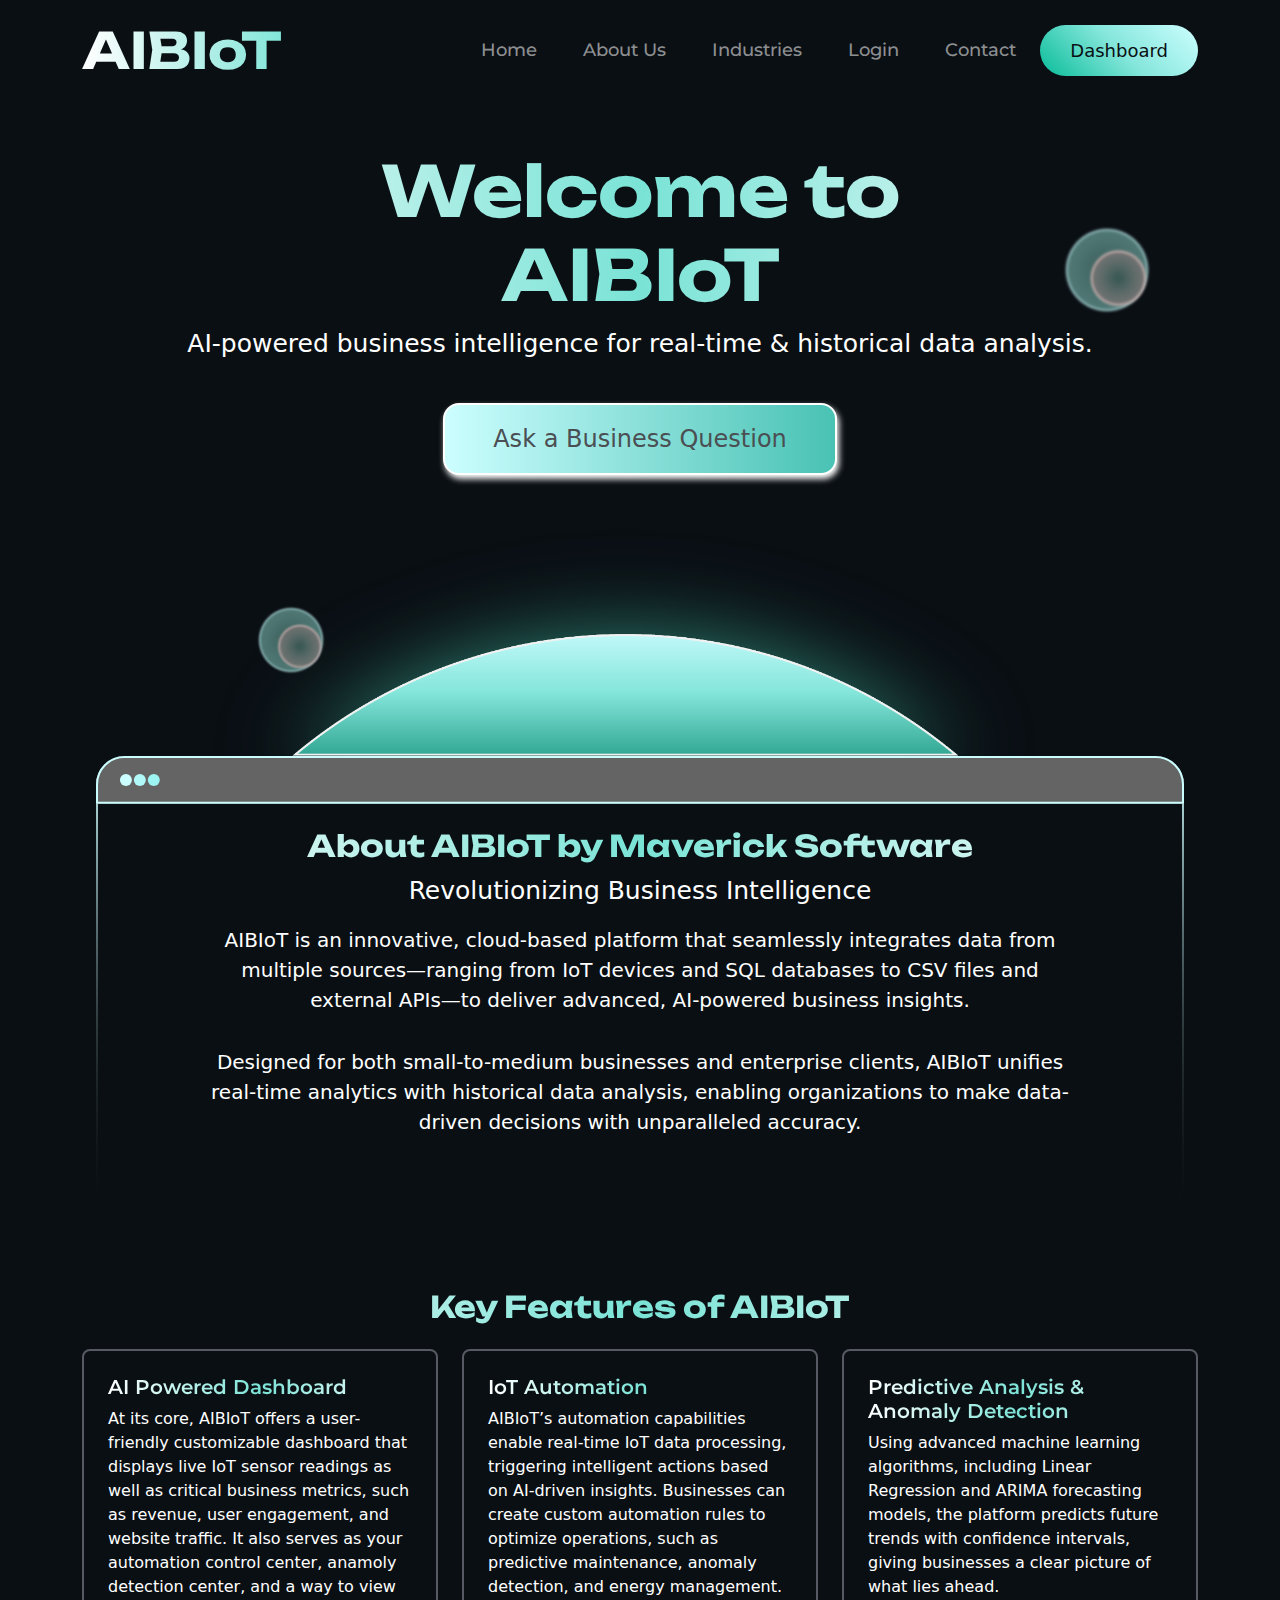
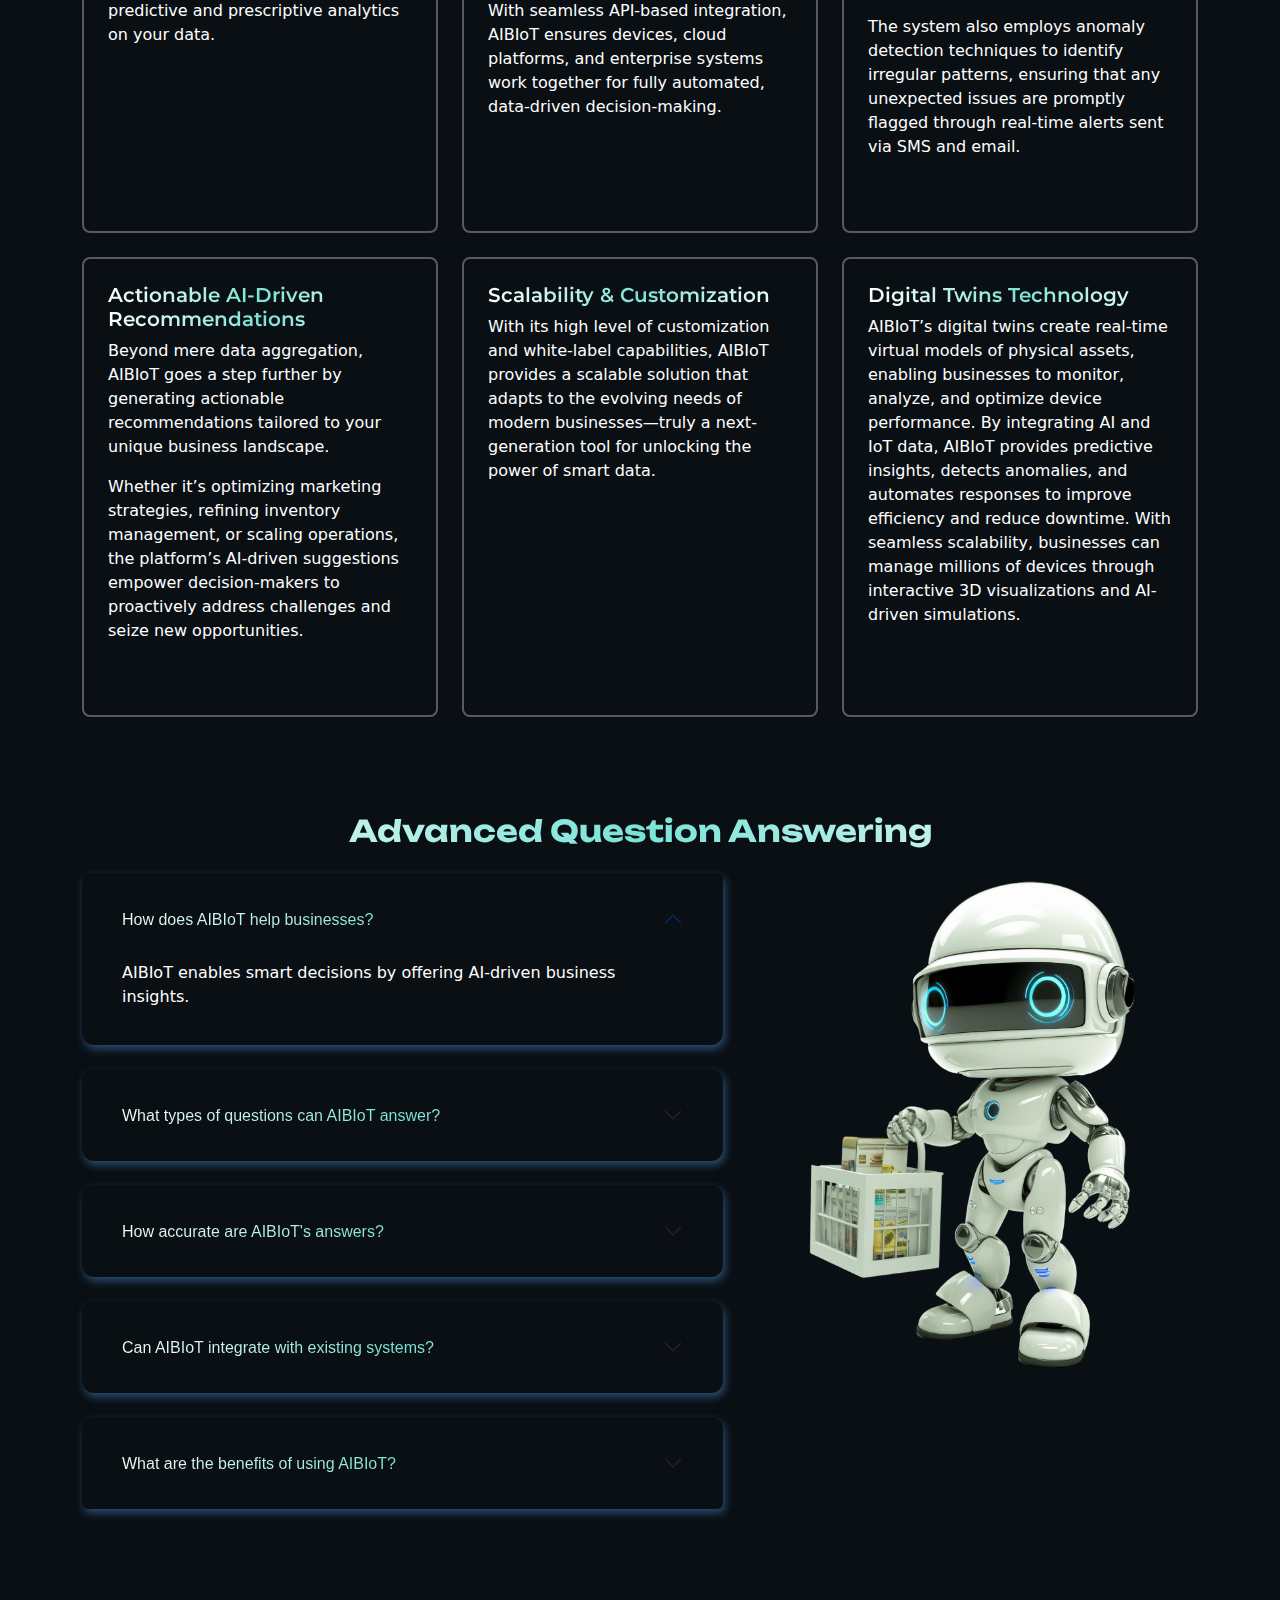
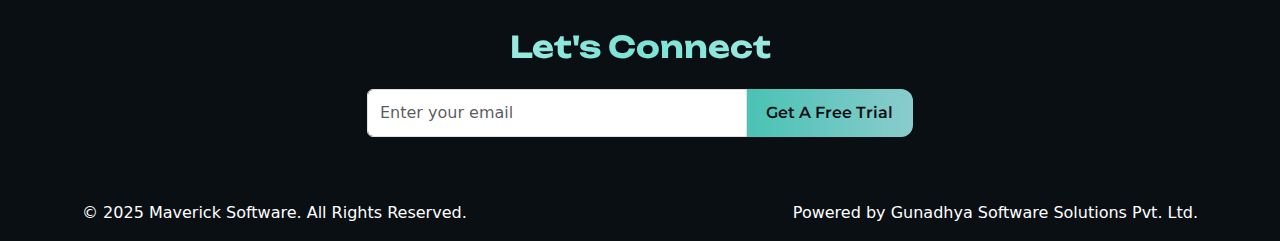
==== commit ccc88789: "Update index.html" ====
--- a/index.html
+++ b/index.html
@@ -105,7 +105,7 @@
             <div class="feature-card h-100 p-4">
               <h3 class="headerText">AI Powered Dashboard</h3>
               <p class="featureContent">
-                At its core, AIBIoT offers a user-friendly customizable dashboard that displays live IoT sensor readings as well as critical business metrics, such as revenue, user engagement, and website traffic.
+                At its core, AIBIoT offers a user-friendly customizable dashboard that displays live IoT sensor readings as well as critical business metrics, such as revenue, user engagement, and website traffic. It also serves as your automation control center, anamoly detection center, and a way to view predictive and prescriptive analytics on your data. 
               </p>
             </div>
           </div>
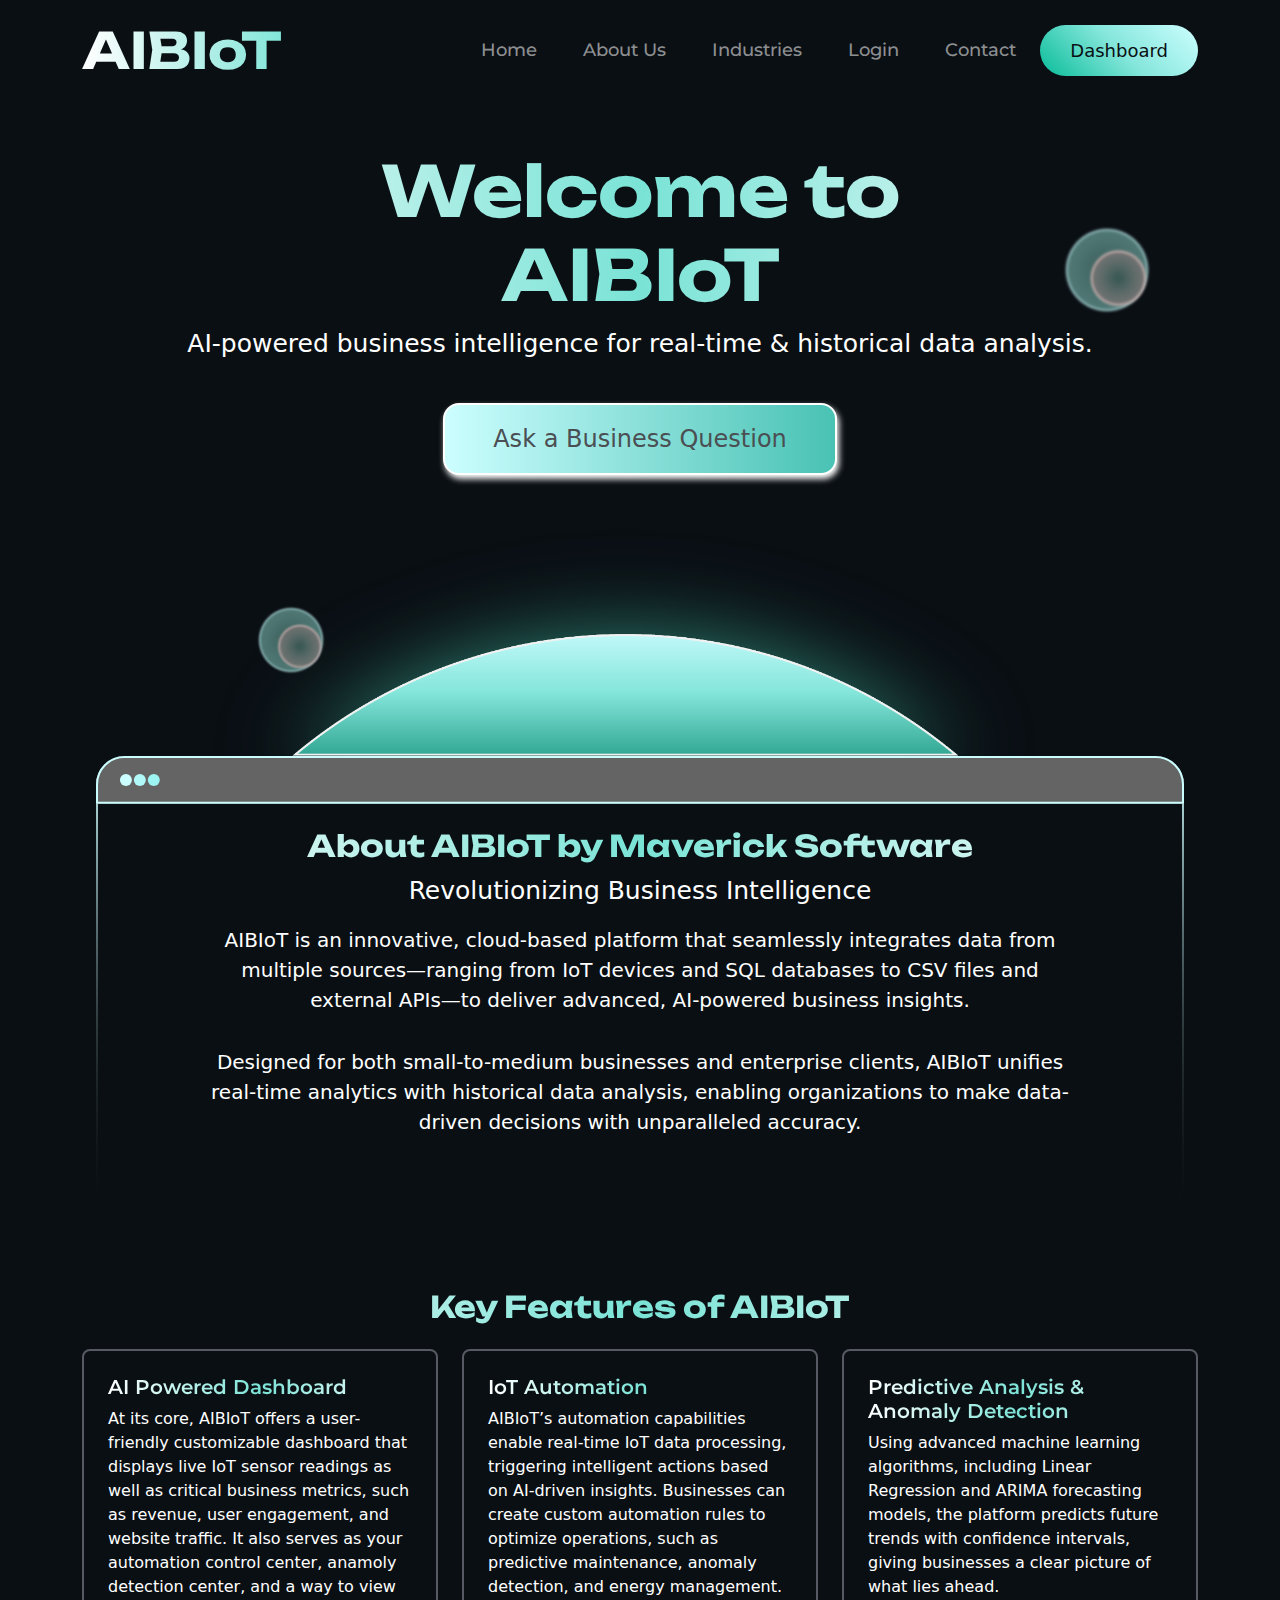
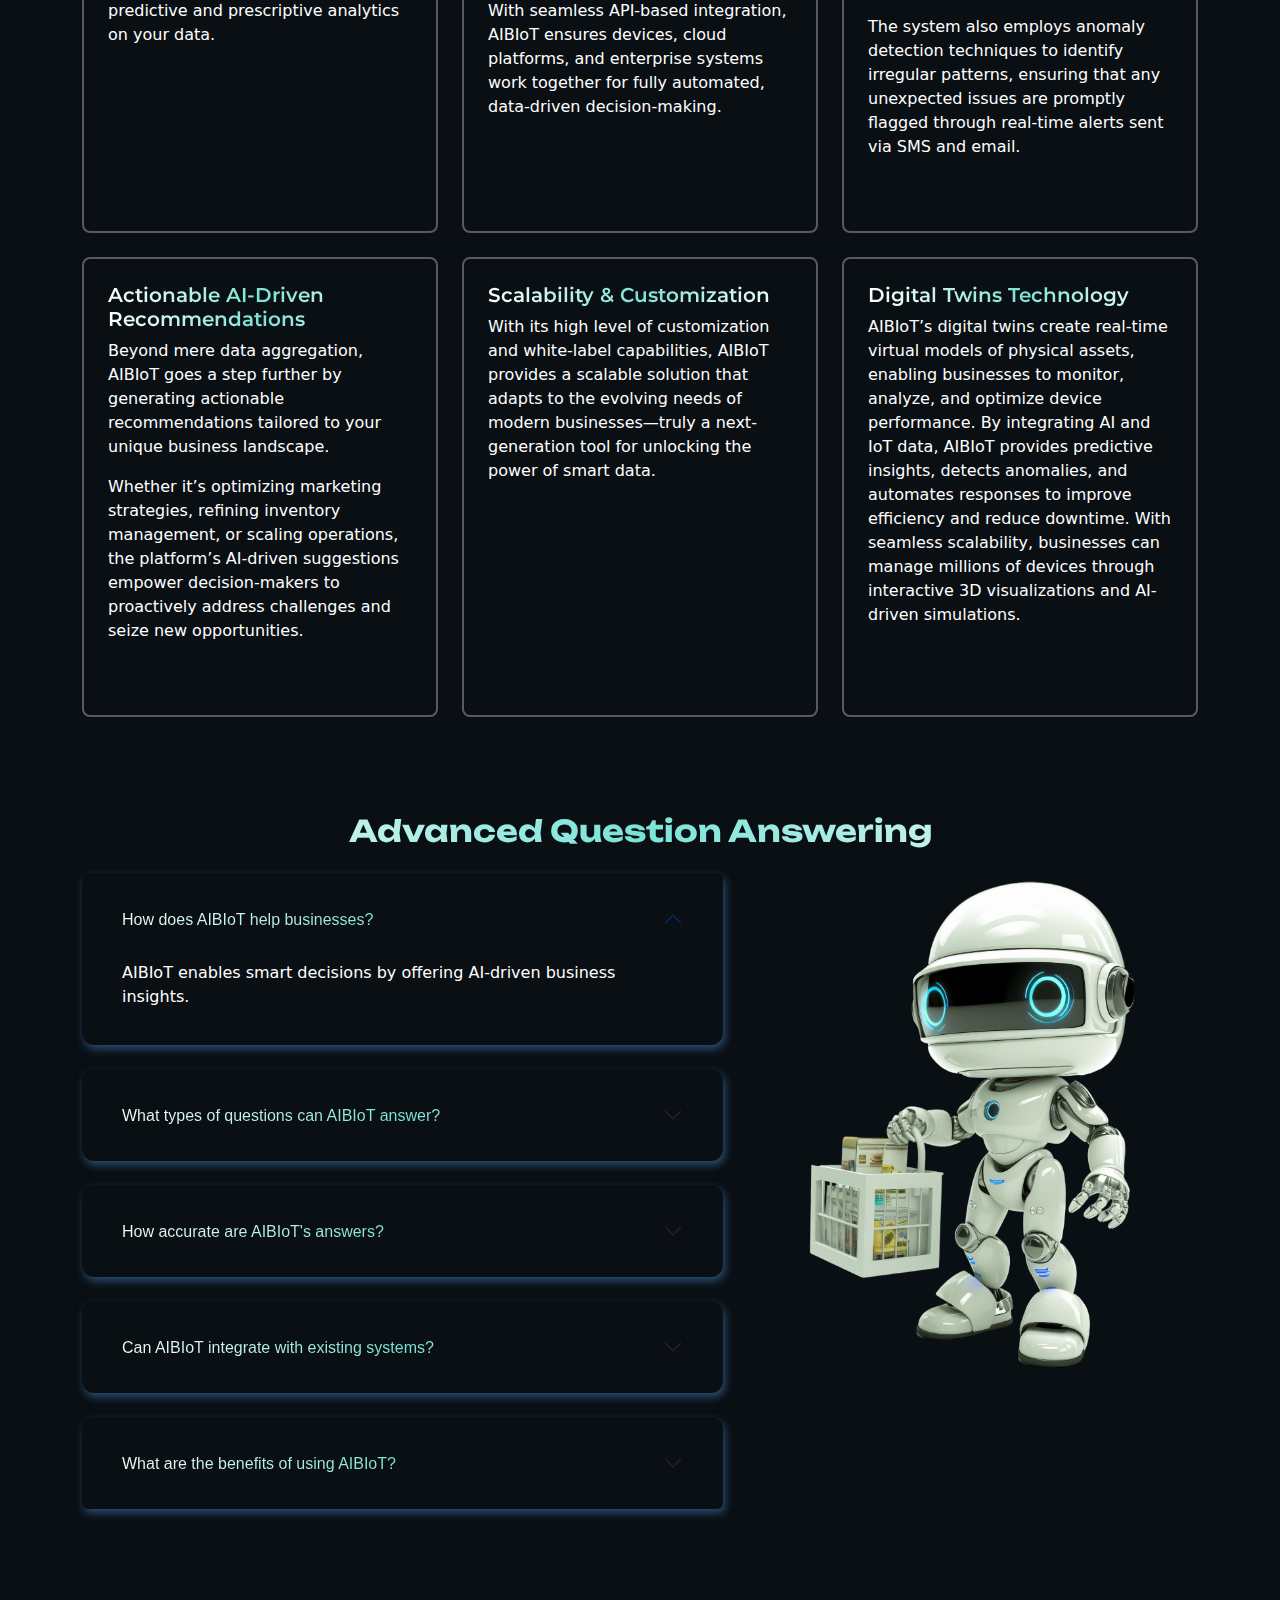
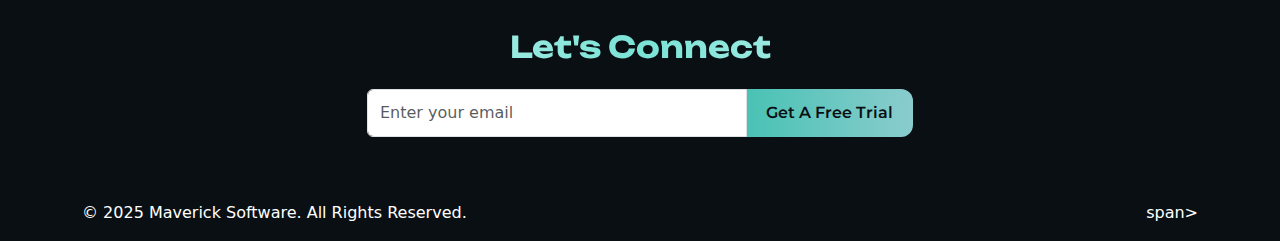
==== commit 9f4a3d3d: "Update index.html" ====
--- a/index.html
+++ b/index.html
@@ -273,14 +273,13 @@
                   <p class="mb-0">&copy; 2025 Maverick Software. All Rights Reserved.</p>
               </div>
               <div class="col-md-6 text-center text-md-end">
-                  <span>Powered by </span>
+                  <span>span>
                   <a
                       href="https://www.gunadhyasoft.com"
                       target="_blank"
                       rel="noopener noreferrer"
                       class="text-decoration-none text-white"
                   >
-                      Gunadhya Software Solutions Pvt. Ltd.
                   </a>
               </div>
           </div>
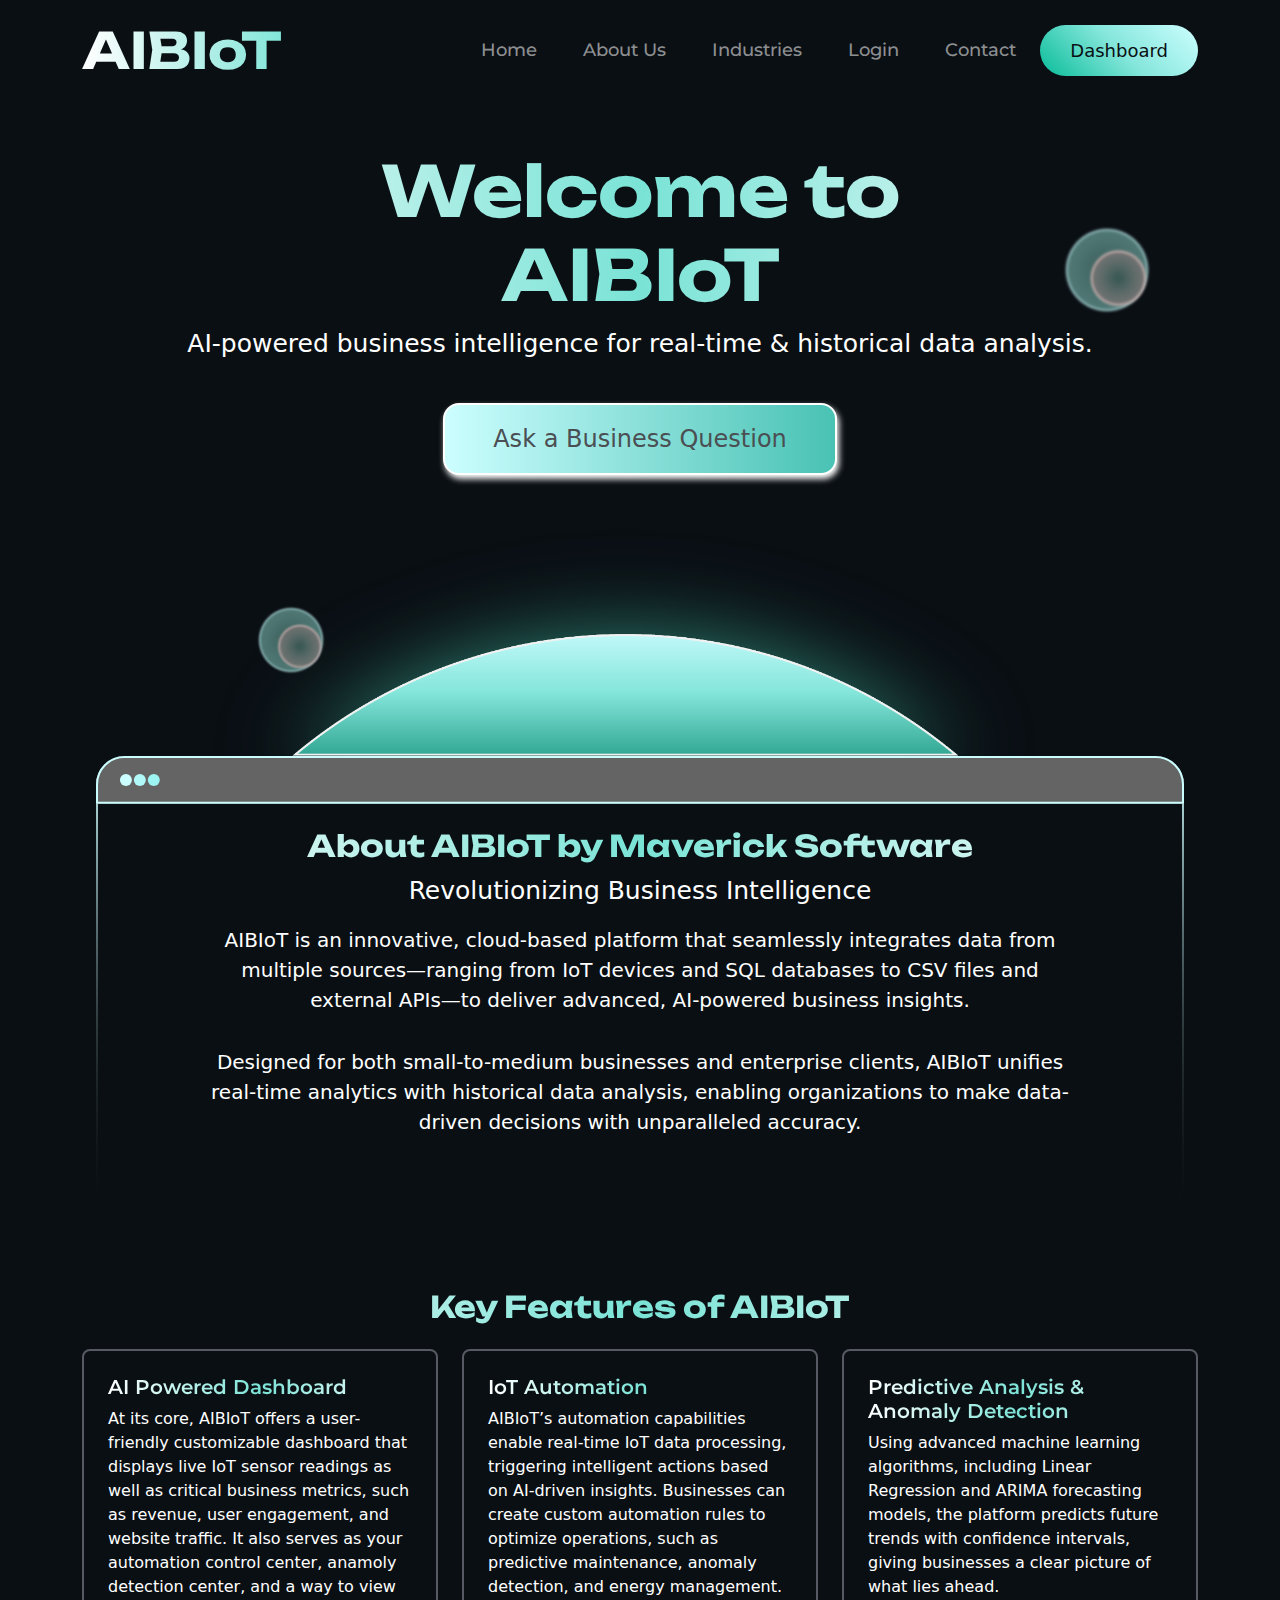
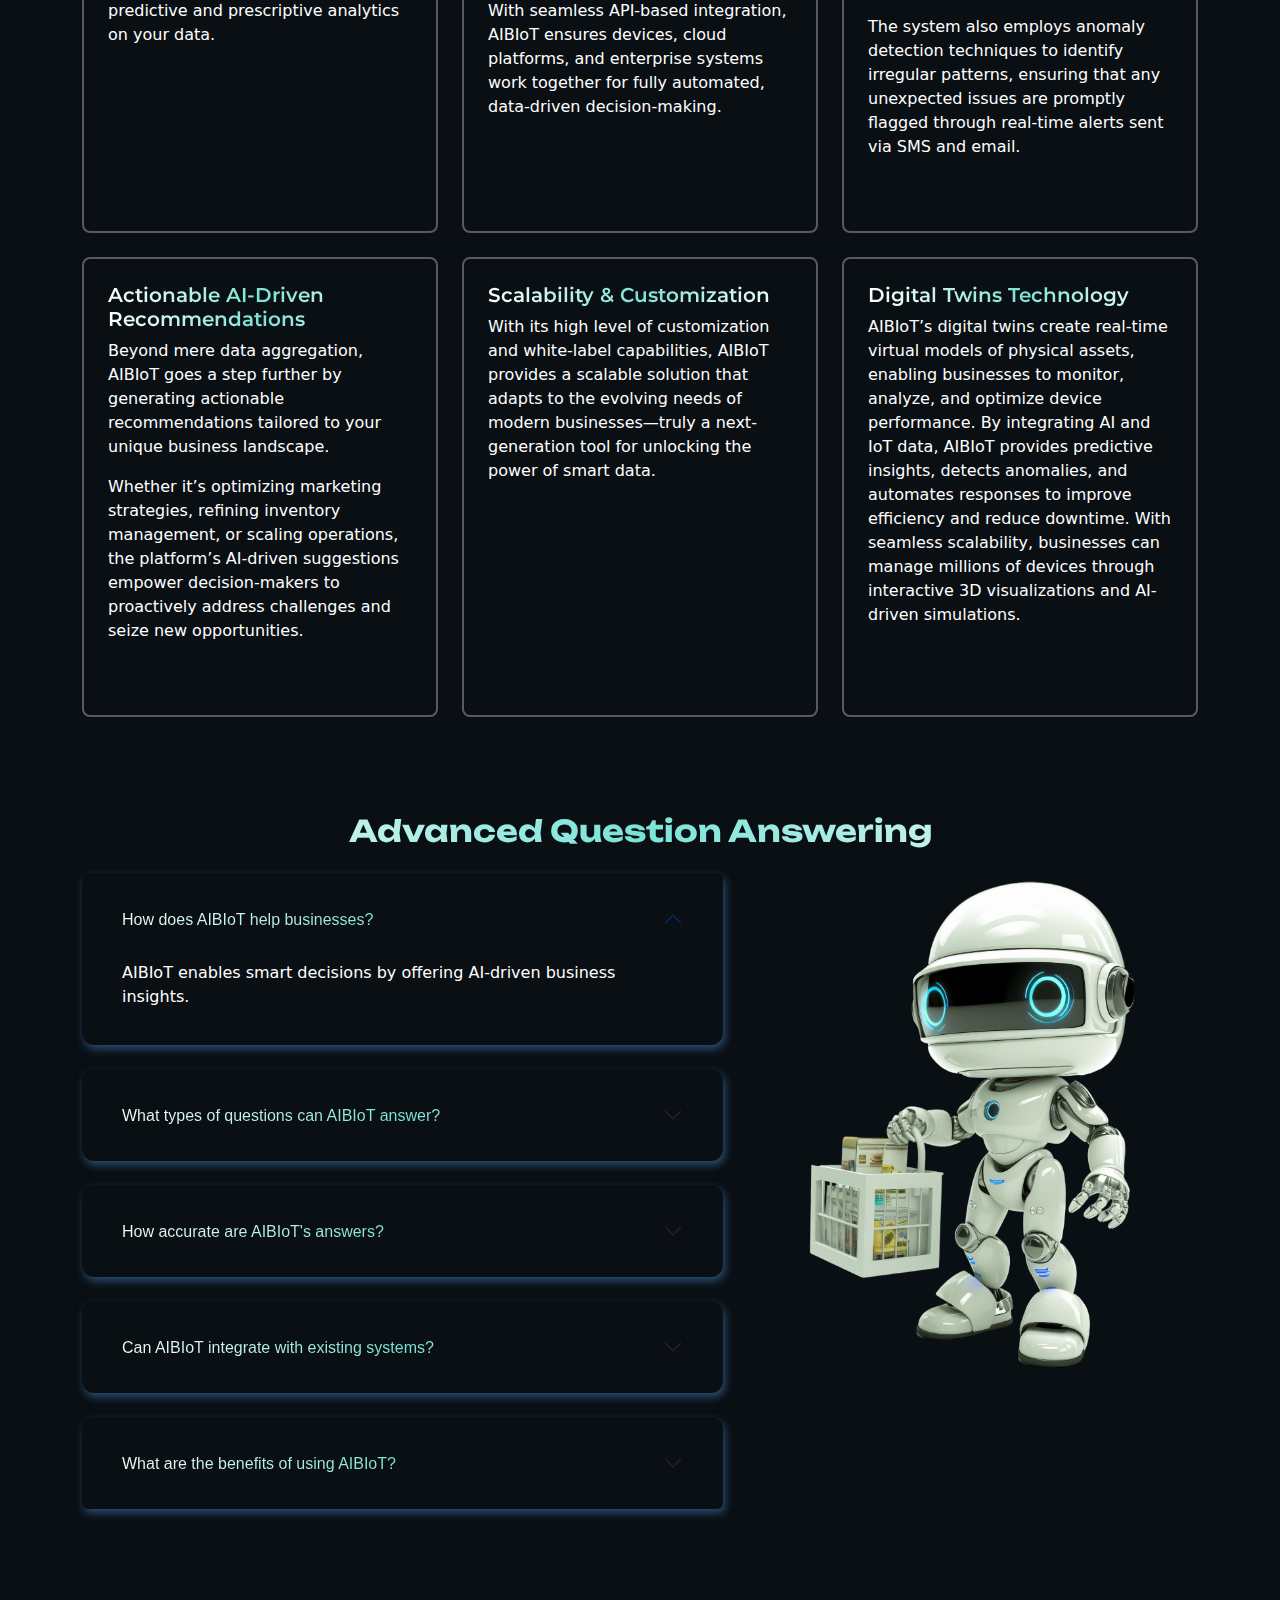
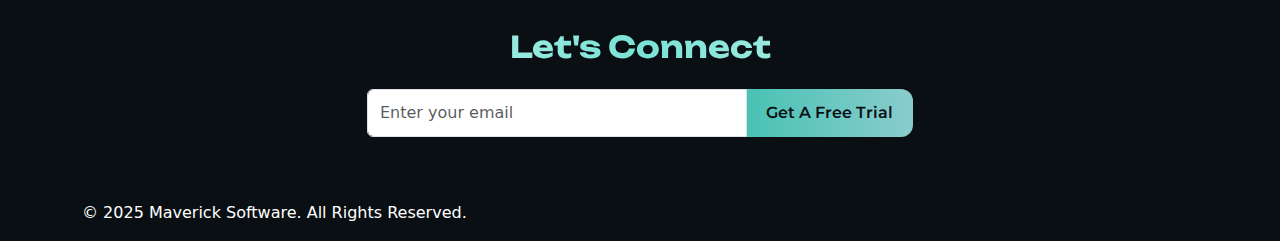
==== commit 504b6f31: "Update index.html" ====
--- a/index.html
+++ b/index.html
@@ -273,7 +273,7 @@
                   <p class="mb-0">&copy; 2025 Maverick Software. All Rights Reserved.</p>
               </div>
               <div class="col-md-6 text-center text-md-end">
-                  <span>span>
+                  
                   <a
                       href="https://www.gunadhyasoft.com"
                       target="_blank"
